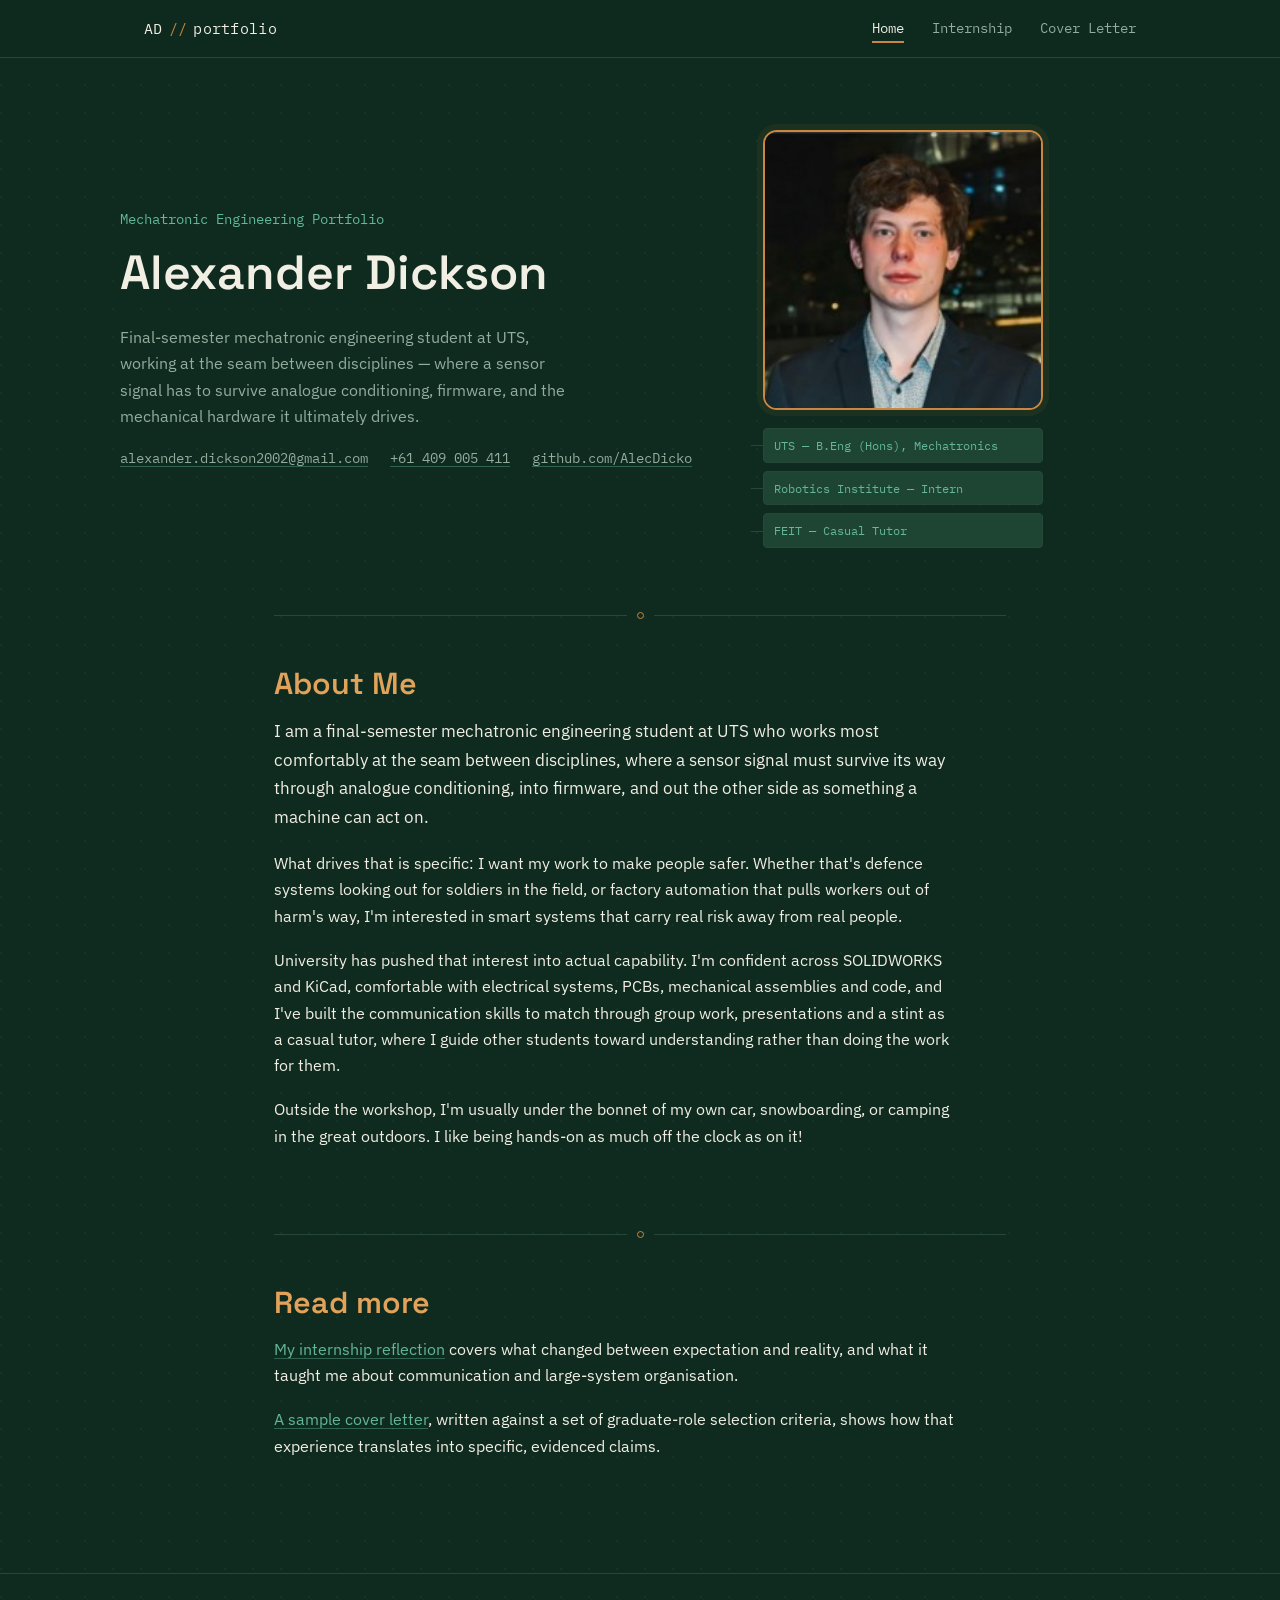
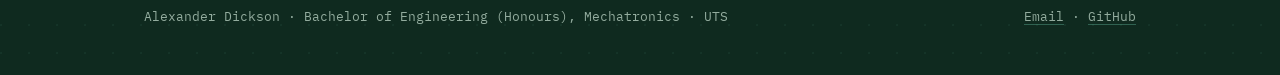
==== docs/index.html @ 845fa2f6 "Push initial website conversion" ====
<!DOCTYPE html>
<html lang="en">
<head>
<meta charset="UTF-8">
<meta name="viewport" content="width=device-width, initial-scale=1.0">
<title>Alexander Dickson — Mechatronic Engineering Portfolio</title>
<meta name="description" content="Portfolio of Alexander Dickson, final-semester mechatronic engineering student at UTS.">
<link rel="icon" href="data:image/svg+xml,<svg xmlns=%22http://www.w3.org/2000/svg%22 viewBox=%220 0 32 32%22><rect width=%2232%22 height=%2232%22 rx=%226%22 fill=%22%230F2A1F%22/><circle cx=%228%22 cy=%2216%22 r=%222.4%22 fill=%22%23C9873F%22/><circle cx=%2224%22 cy=%2216%22 r=%222.4%22 fill=%22%2363B79B%22/><line x1=%228%22 y1=%2216%22 x2=%2224%22 y2=%2216%22 stroke=%22%23C9873F%22 stroke-width=%222%22/></svg>">
<link rel="stylesheet" href="assets/css/style.css">
</head>
<body>

<nav class="site-nav">
  <div class="site-nav__inner">
    <a href="index.html" class="brand">AD<span class="brand__dot">//</span>portfolio</a>
    <button class="nav-toggle" aria-label="Toggle navigation" aria-expanded="false">&#9776;</button>
    <ul class="nav-links">
      <li><a href="index.html" aria-current="page">Home</a></li>
      <li><a href="internship.html">Internship</a></li>
      <li><a href="cover-letter.html">Cover Letter</a></li>
    </ul>
  </div>
</nav>

<header class="hero wrap wrap--wide">
  <div class="hero__grid">
    <div>
      <p class="hero__eyebrow mono">Mechatronic Engineering Portfolio</p>
      <h1 class="hero__title">Alexander Dickson</h1>
      <p class="hero__sub">Final-semester mechatronic engineering student at UTS, working at the seam between disciplines — where a sensor signal has to survive analogue conditioning, firmware, and the mechanical hardware it ultimately drives.</p>
      <div class="hero__contact">
        <a href="mailto:alexander.dickson2002@gmail.com">alexander.dickson2002@gmail.com</a>
        <a href="tel:+61409005411">+61 409 005 411</a>
        <a href="https://github.com/AlecDicko" target="_blank" rel="noopener">github.com/AlecDicko</a>
      </div>
    </div>
    <div class="hero__portrait-wrap">
      <img class="hero__portrait" src="assets/img/alexander.jpg" alt="Alexander Dickson">
      <ul class="hero__tags">
        <li>UTS — B.Eng (Hons), Mechatronics</li>
        <li>Robotics Institute — Intern</li>
        <li>FEIT — Casual Tutor</li>
      </ul>
    </div>
  </div>
</header>

<main class="wrap">

  <div class="trace-divider"><span class="trace-divider__via"></span></div>

  <section class="section" id="about">
    <h2>About Me</h2>
    <p class="lede">I am a final-semester mechatronic engineering student at UTS who works most comfortably at the seam between disciplines, where a sensor signal must survive its way through analogue conditioning, into firmware, and out the other side as something a machine can act on.</p>

    <p>What drives that is specific: I want my work to make people safer. Whether that's defence systems looking out for soldiers in the field, or factory automation that pulls workers out of harm's way, I'm interested in smart systems that carry real risk away from real people.</p>

    <p>University has pushed that interest into actual capability. I'm confident across SOLIDWORKS and KiCad, comfortable with electrical systems, PCBs, mechanical assemblies and code, and I've built the communication skills to match through group work, presentations and a stint as a casual tutor, where I guide other students toward understanding rather than doing the work for them.</p>

    <p>Outside the workshop, I'm usually under the bonnet of my own car, snowboarding, or camping in the great outdoors. I like being hands-on as much off the clock as on it!</p>
  </section>

  <div class="trace-divider"><span class="trace-divider__via"></span></div>

  <section class="section">
    <h2>Read more</h2>
    <p>
      <a href="internship.html">My internship reflection</a> covers what changed between expectation and reality, and what it taught me about communication and large-system organisation.
    </p>
    <p>
      <a href="cover-letter.html">A sample cover letter</a>, written against a set of graduate-role selection criteria, shows how that experience translates into specific, evidenced claims.
    </p>
  </section>

</main>

<footer class="site-footer">
  <div class="site-footer__inner">
    <span>Alexander Dickson &middot; Bachelor of Engineering (Honours), Mechatronics &middot; UTS</span>
    <span><a href="mailto:alexander.dickson2002@gmail.com">Email</a> &middot; <a href="https://github.com/AlecDicko" target="_blank" rel="noopener">GitHub</a></span>
  </div>
</footer>

<script src="assets/js/main.js"></script>
</body>
</html>
---- docs/assets/css/style.css ----
/* =========================================================
   Alexander Dickson — Mechatronic Engineering Portfolio
   Design language: PCB fabrication — solder-mask green,
   copper traces, silkscreen text.
   ========================================================= */

@import url('https://fonts.googleapis.com/css2?family=Space+Grotesk:wght@500;600;700&family=IBM+Plex+Sans:wght@400;500;600&family=IBM+Plex+Mono:wght@400;500&display=swap');

:root {
  --bg: #0F2A1F;
  --panel: #17392B;
  --panel-light: #1E4433;
  --paper: #F3EFE3;
  --paper-ink: #26241C;
  --ink: #F1EEE4;
  --muted: #93AC9E;
  --copper: #C9873F;
  --copper-bright: #E1A25A;
  --trace: #63B79B;
  --border: #274839;
  --max: 780px;

  color-scheme: dark;
}

* { box-sizing: border-box; }

html {
  scroll-behavior: smooth;
  scroll-padding-top: 84px;
}

body {
  margin: 0;
  background: var(--bg);
  background-image:
    radial-gradient(circle at 1px 1px, rgba(99, 183, 155, 0.07) 1px, transparent 1px);
  background-size: 28px 28px;
  color: var(--ink);
  font-family: 'IBM Plex Sans', -apple-system, BlinkMacSystemFont, sans-serif;
  font-size: 16px;
  line-height: 1.65;
  -webkit-font-smoothing: antialiased;
}

h1, h2, h3 {
  font-family: 'Space Grotesk', 'IBM Plex Sans', sans-serif;
  line-height: 1.15;
  margin: 0 0 0.5em 0;
  font-weight: 600;
}

h1 { font-size: clamp(2.1rem, 4vw, 3rem); }
h2 { font-size: clamp(1.5rem, 2.6vw, 1.9rem); color: var(--copper-bright); }
h3 { font-size: 1.15rem; color: var(--ink); }

p { margin: 0 0 1.1em 0; max-width: 68ch; }

a {
  color: var(--trace);
  text-decoration-color: rgba(99, 183, 155, 0.4);
  text-underline-offset: 3px;
  transition: color 0.15s ease, text-decoration-color 0.15s ease;
}
a:hover, a:focus-visible { color: var(--copper-bright); text-decoration-color: var(--copper-bright); }

:focus-visible {
  outline: 2px solid var(--copper-bright);
  outline-offset: 3px;
}

.mono {
  font-family: 'IBM Plex Mono', monospace;
}

/* ---------- Layout shell ---------- */

.wrap {
  max-width: var(--max);
  margin: 0 auto;
  padding: 0 24px;
}

.wrap--wide {
  max-width: 1040px;
}

/* ---------- Nav ---------- */

.site-nav {
  position: sticky;
  top: 0;
  z-index: 50;
  background: rgba(15, 42, 31, 0.92);
  -webkit-backdrop-filter: blur(6px);
  backdrop-filter: blur(6px);
  border-bottom: 1px solid var(--border);
}

.site-nav__inner {
  max-width: 1040px;
  margin: 0 auto;
  padding: 16px 24px;
  display: flex;
  align-items: center;
  justify-content: space-between;
  gap: 16px;
}

.brand {
  font-family: 'IBM Plex Mono', monospace;
  font-size: 0.95rem;
  color: var(--ink);
  text-decoration: none;
  letter-spacing: 0.02em;
  display: flex;
  align-items: baseline;
  gap: 6px;
}
.brand:hover { color: var(--ink); text-decoration: none; }
.brand__dot { color: var(--copper); }

.nav-links {
  display: flex;
  gap: 28px;
  list-style: none;
  margin: 0;
  padding: 0;
  font-family: 'IBM Plex Mono', monospace;
  font-size: 0.85rem;
}

.nav-links a {
  color: var(--muted);
  text-decoration: none;
  padding-bottom: 4px;
  border-bottom: 2px solid transparent;
}

.nav-links a:hover,
.nav-links a[aria-current="page"] {
  color: var(--ink);
  border-bottom-color: var(--copper);
}

.nav-toggle {
  display: none;
  background: none;
  border: 1px solid var(--border);
  border-radius: 6px;
  color: var(--ink);
  width: 38px;
  height: 34px;
  font-size: 1.1rem;
  cursor: pointer;
}

@media (max-width: 640px) {
  .nav-links {
    position: absolute;
    top: 100%;
    left: 0;
    right: 0;
    background: var(--panel);
    border-bottom: 1px solid var(--border);
    flex-direction: column;
    gap: 0;
    display: none;
  }
  .nav-links.is-open { display: flex; }
  .nav-links a {
    padding: 14px 24px;
    width: 100%;
    border-bottom: 1px solid var(--border);
    border-left: 2px solid transparent;
  }
  .nav-links a:hover, .nav-links a[aria-current="page"] {
    border-bottom-color: var(--border);
    border-left-color: var(--copper);
  }
  .nav-toggle { display: block; }
}

/* ---------- Hero (home only) ---------- */

.hero {
  padding: 72px 0 56px;
  overflow: hidden;
}

.hero__grid {
  display: grid;
  grid-template-columns: 1.2fr 0.8fr;
  gap: 48px;
  align-items: center;
}

@media (max-width: 780px) {
  .hero__grid { grid-template-columns: 1fr; }
  .hero__portrait { order: -1; margin: 0 auto; }
}

.hero__eyebrow {
  font-family: 'IBM Plex Mono', monospace;
  font-size: 0.85rem;
  color: var(--trace);
  margin: 0 0 14px 0;
}

.hero__title {
  animation: rise 0.7s ease both;
}

.hero__sub {
  color: var(--muted);
  max-width: 46ch;
  animation: rise 0.7s 0.1s ease both;
}

.hero__contact {
  display: flex;
  flex-wrap: wrap;
  gap: 14px 22px;
  font-family: 'IBM Plex Mono', monospace;
  font-size: 0.85rem;
  color: var(--muted);
  animation: rise 0.7s 0.2s ease both;
}
.hero__contact a { color: var(--muted); }
.hero__contact a:hover { color: var(--copper-bright); }

.hero__portrait-wrap {
  position: relative;
  width: min(280px, 70vw);
  animation: rise 0.7s 0.15s ease both;
}

.hero__portrait {
  width: 100%;
  aspect-ratio: 1 / 1;
  object-fit: cover;
  border-radius: 14px;
  border: 2px solid var(--copper);
  box-shadow: 0 0 0 6px rgba(201, 135, 63, 0.08);
  display: block;
}

.hero__tags {
  list-style: none;
  margin: 18px 0 0 0;
  padding: 0;
  display: flex;
  flex-direction: column;
  gap: 8px;
}

.hero__tags li {
  font-family: 'IBM Plex Mono', monospace;
  font-size: 0.78rem;
  color: var(--trace);
  background: var(--panel-light);
  border: 1px solid var(--border);
  padding: 6px 10px;
  border-radius: 4px;
  position: relative;
}

.hero__tags li::before {
  content: "";
  position: absolute;
  left: -13px;
  top: 50%;
  width: 12px;
  height: 1px;
  background: var(--border);
}

@keyframes rise {
  from { opacity: 0; transform: translateY(10px); }
  to { opacity: 1; transform: translateY(0); }
}

@media (prefers-reduced-motion: reduce) {
  .hero__title, .hero__sub, .hero__contact, .hero__portrait-wrap {
    animation: none;
  }
}

/* ---------- Trace divider ---------- */

.trace-divider {
  display: flex;
  align-items: center;
  gap: 10px;
  margin: 8px 0 40px 0;
  color: var(--border);
}
.trace-divider::before,
.trace-divider::after {
  content: "";
  flex: 1;
  height: 1px;
  background: var(--border);
}
.trace-divider__via {
  width: 7px;
  height: 7px;
  border-radius: 50%;
  border: 1.5px solid var(--copper);
  flex: none;
}

/* ---------- Sections ---------- */

.section {
  padding: 8px 0 56px 0;
}

.section > p, .section > ul { color: var(--ink); }

.lede {
  font-size: 1.08rem;
  color: var(--ink);
}

.muted { color: var(--muted); }

/* ---------- Q&A (internship page) ---------- */

.qa {
  display: grid;
  gap: 40px;
}

.qa__item {
  border-left: 2px solid var(--border);
  padding-left: 22px;
}

.qa__q {
  font-family: 'IBM Plex Mono', monospace;
  font-size: 0.82rem;
  color: var(--copper-bright);
  text-transform: none;
  margin-bottom: 10px;
  line-height: 1.5;
}

/* ---------- Cover letter (document card) ---------- */

.doc-note {
  font-family: 'IBM Plex Mono', monospace;
  font-size: 0.82rem;
  color: var(--trace);
  background: var(--panel-light);
  border: 1px solid var(--border);
  border-radius: 6px;
  padding: 12px 16px;
  margin-bottom: 32px;
  max-width: none;
}

.doc-card {
  background: var(--paper);
  color: var(--paper-ink);
  border-radius: 10px;
  padding: clamp(28px, 5vw, 56px);
  box-shadow: 0 20px 50px rgba(0,0,0,0.35);
}

.doc-card p, .doc-card h3 { max-width: 66ch; color: var(--paper-ink); }
.doc-card h3 { font-family: 'Space Grotesk', sans-serif; color: var(--paper-ink); font-size: 1.05rem; margin-top: 2em; }
.doc-card h3 .mono { color: var(--copper); }
.doc-card a { color: #8a5a20; }
.doc-card a:hover { color: #6b4517; }

.doc-card .sign-off {
  margin-top: 2em;
}

.doc-card .sign-off p { margin: 0.2em 0; }

/* ---------- Footer ---------- */

.site-footer {
  border-top: 1px solid var(--border);
  padding: 32px 0 48px 0;
  margin-top: 40px;
}

.site-footer__inner {
  max-width: 1040px;
  margin: 0 auto;
  padding: 0 24px;
  display: flex;
  flex-wrap: wrap;
  justify-content: space-between;
  gap: 16px;
  font-family: 'IBM Plex Mono', monospace;
  font-size: 0.8rem;
  color: var(--muted);
}

.site-footer a { color: var(--muted); }
.site-footer a:hover { color: var(--copper-bright); }
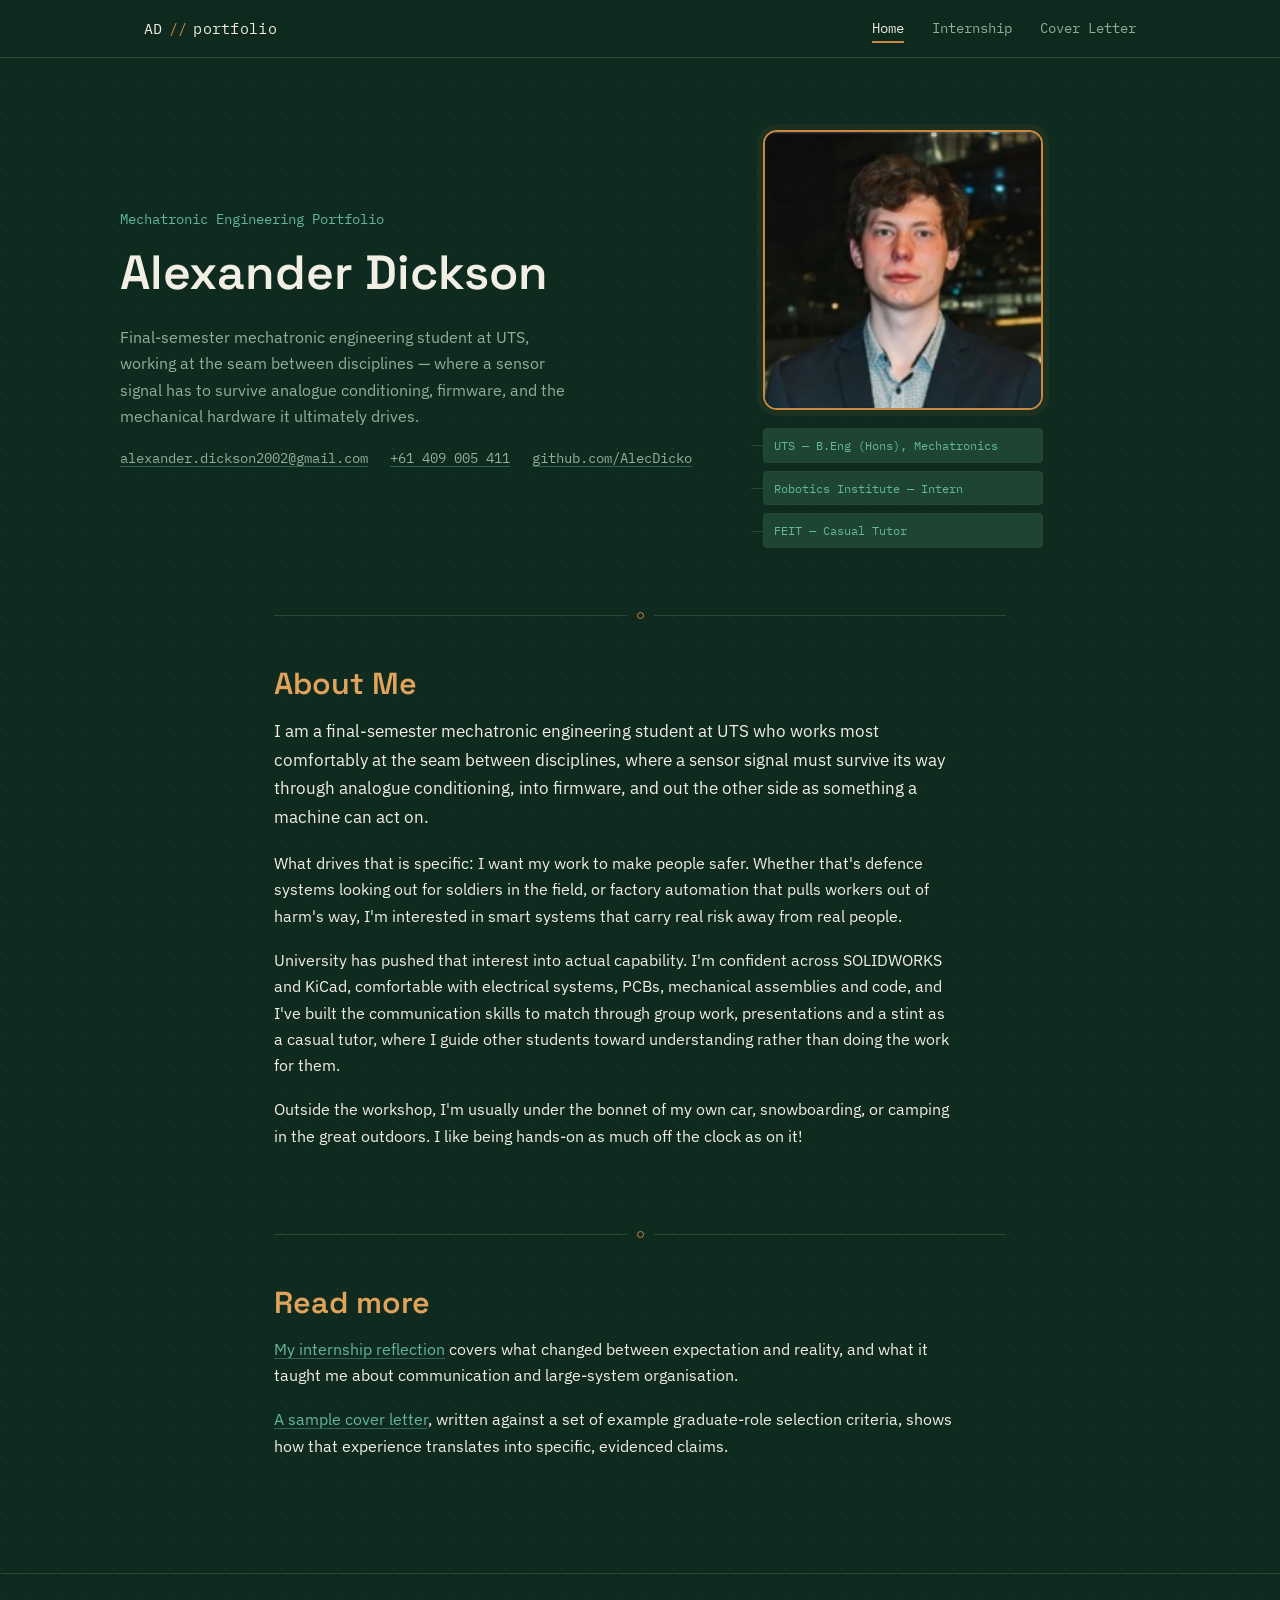
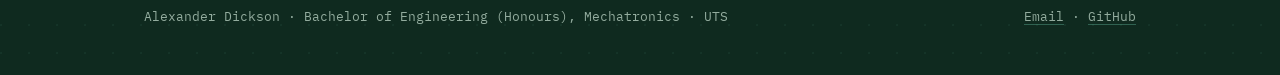
==== commit 87f80e71: "Pre-CV changes" ====
--- a/docs/index.html
+++ b/docs/index.html
@@ -68,7 +68,7 @@
       <a href="internship.html">My internship reflection</a> covers what changed between expectation and reality, and what it taught me about communication and large-system organisation.
     </p>
     <p>
-      <a href="cover-letter.html">A sample cover letter</a>, written against a set of graduate-role selection criteria, shows how that experience translates into specific, evidenced claims.
+      <a href="cover-letter.html">A sample cover letter</a>, written against a set of example graduate-role selection criteria, shows how that experience translates into specific, evidenced claims.
     </p>
   </section>
 
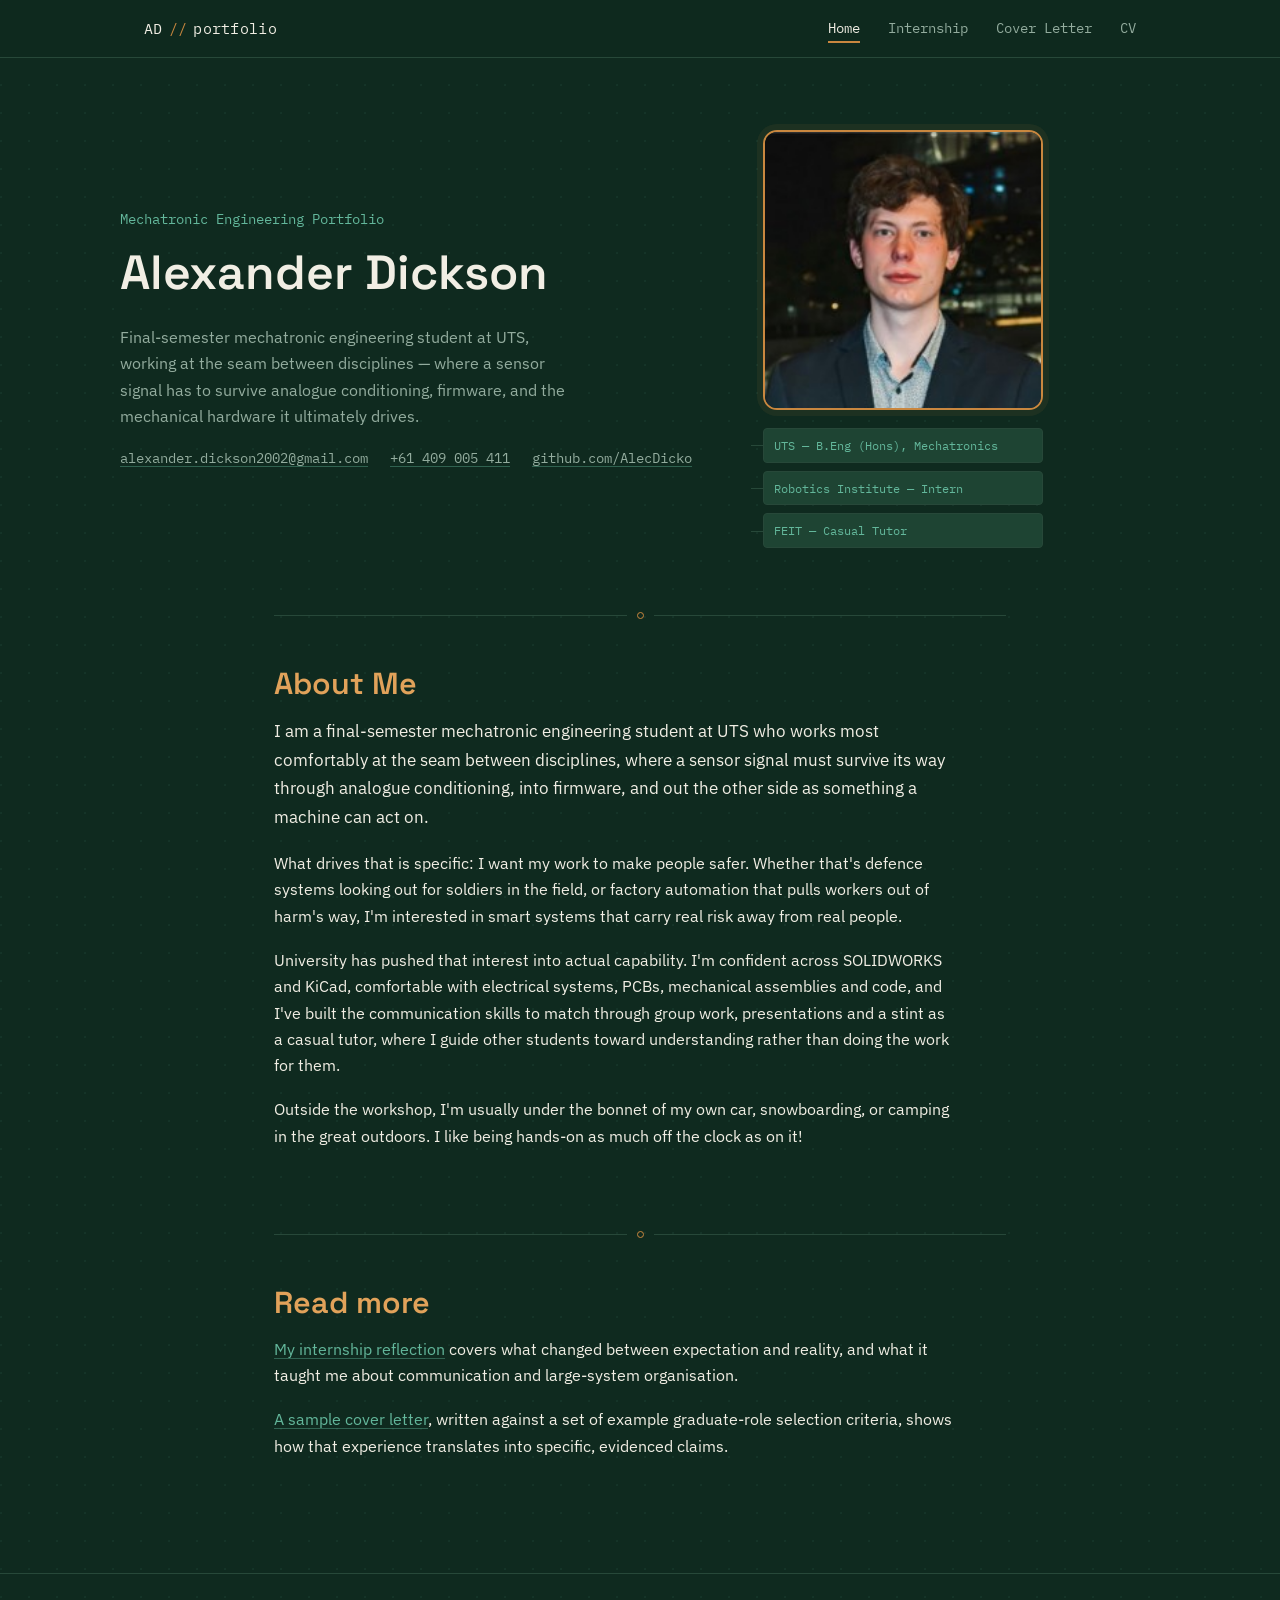
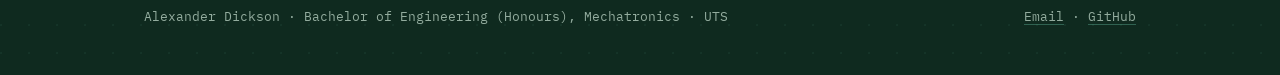
==== commit fe17d5d7: "Implemented CV following previous rollback" ====
--- a/docs/index.html
+++ b/docs/index.html
@@ -18,6 +18,7 @@
       <li><a href="index.html" aria-current="page">Home</a></li>
       <li><a href="internship.html">Internship</a></li>
       <li><a href="cover-letter.html">Cover Letter</a></li>
+      <li><a href="cv.html">CV</a></li>
     </ul>
   </div>
 </nav>
--- a/docs/assets/css/style.css
+++ b/docs/assets/css/style.css
@@ -380,6 +380,34 @@
 
 .doc-card .sign-off p { margin: 0.2em 0; }
 
+.doc-card ul {
+  margin: -0.4em 0 1.6em 0;
+  padding-left: 1.2em;
+}
+
+.doc-card li {
+  margin-bottom: 0.4em;
+  max-width: 66ch;
+}
+
+.doc-card .role-meta {
+  color: #6b6354;
+  font-size: 0.92rem;
+  margin: -0.4em 0 0.8em 0;
+}
+
+.doc-card .cv-name {
+  font-family: 'Space Grotesk', sans-serif;
+  font-size: 1.6rem;
+  margin-bottom: 0.15em;
+}
+
+.doc-card .cv-contact {
+  color: #6b6354;
+  margin-bottom: 1.8em;
+}
+.doc-card .cv-contact a { color: #8a5a20; }
+
 /* ---------- Footer ---------- */
 
 .site-footer {
